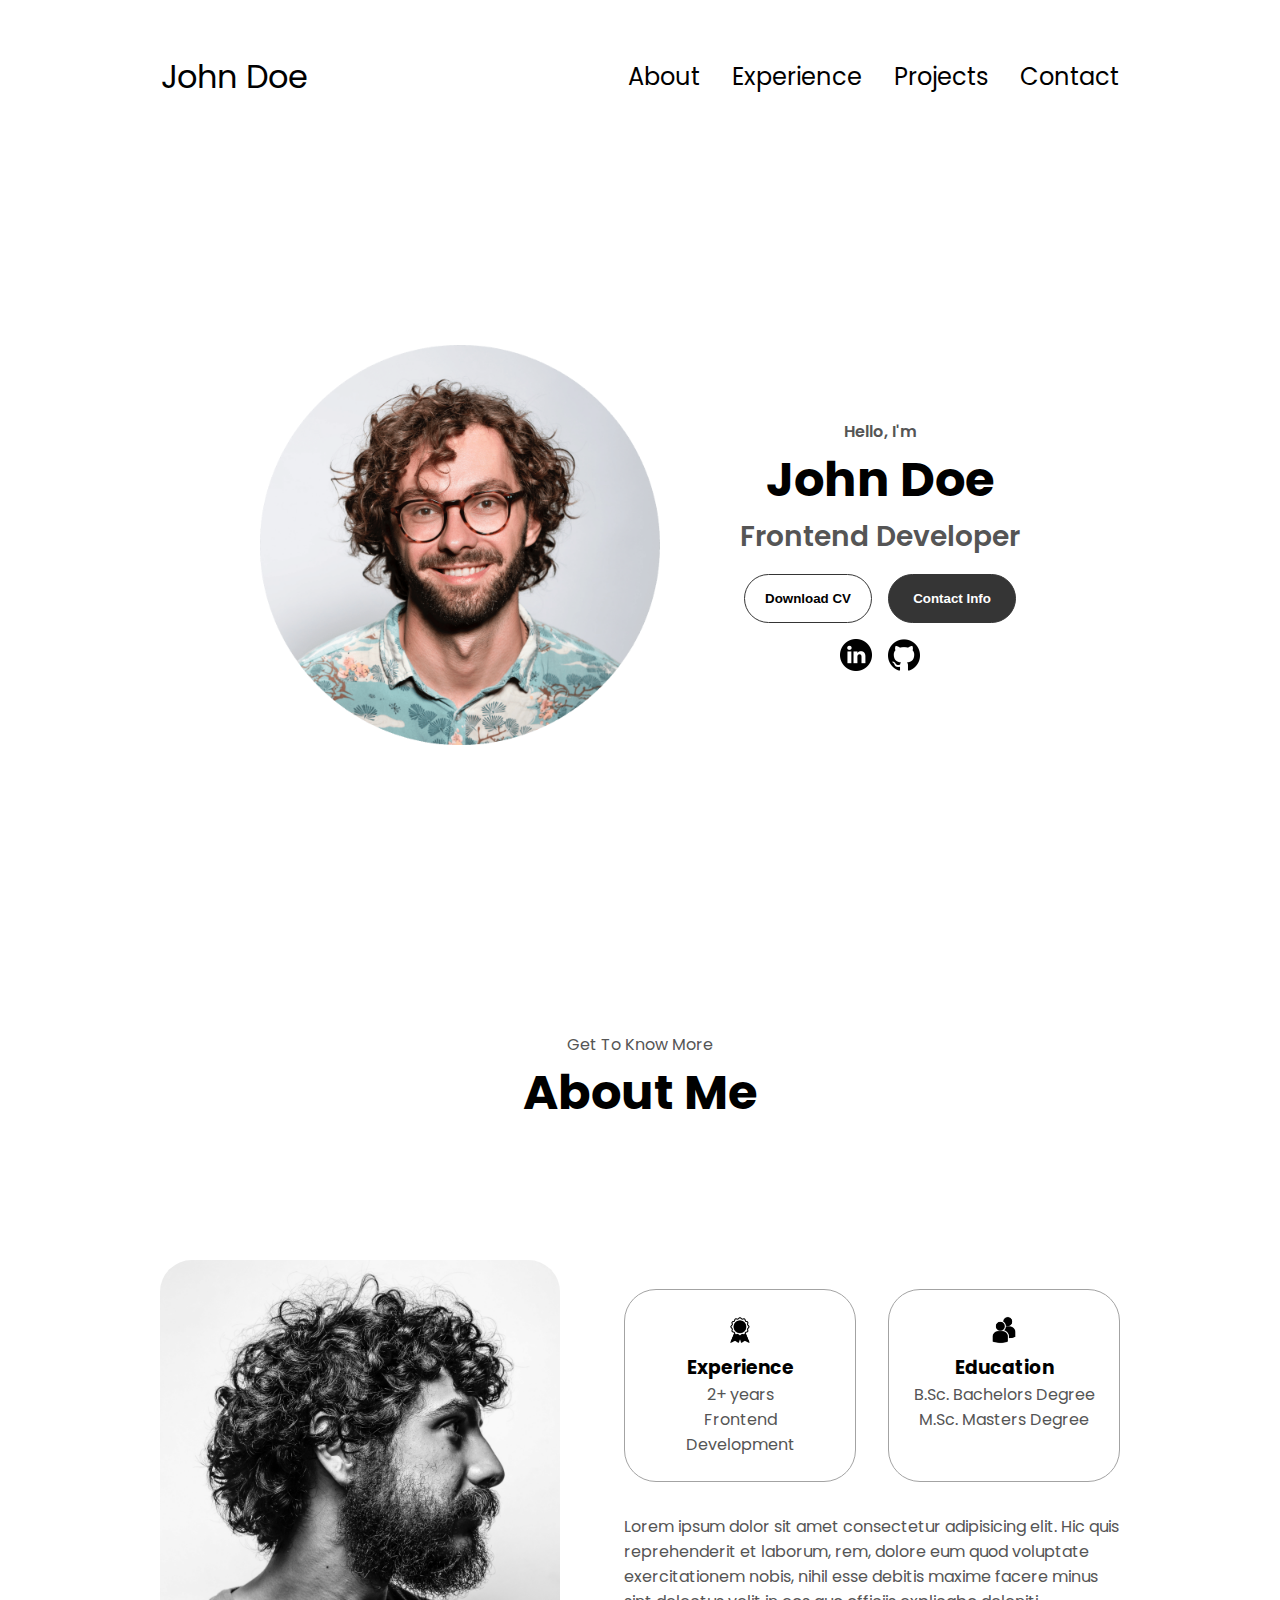
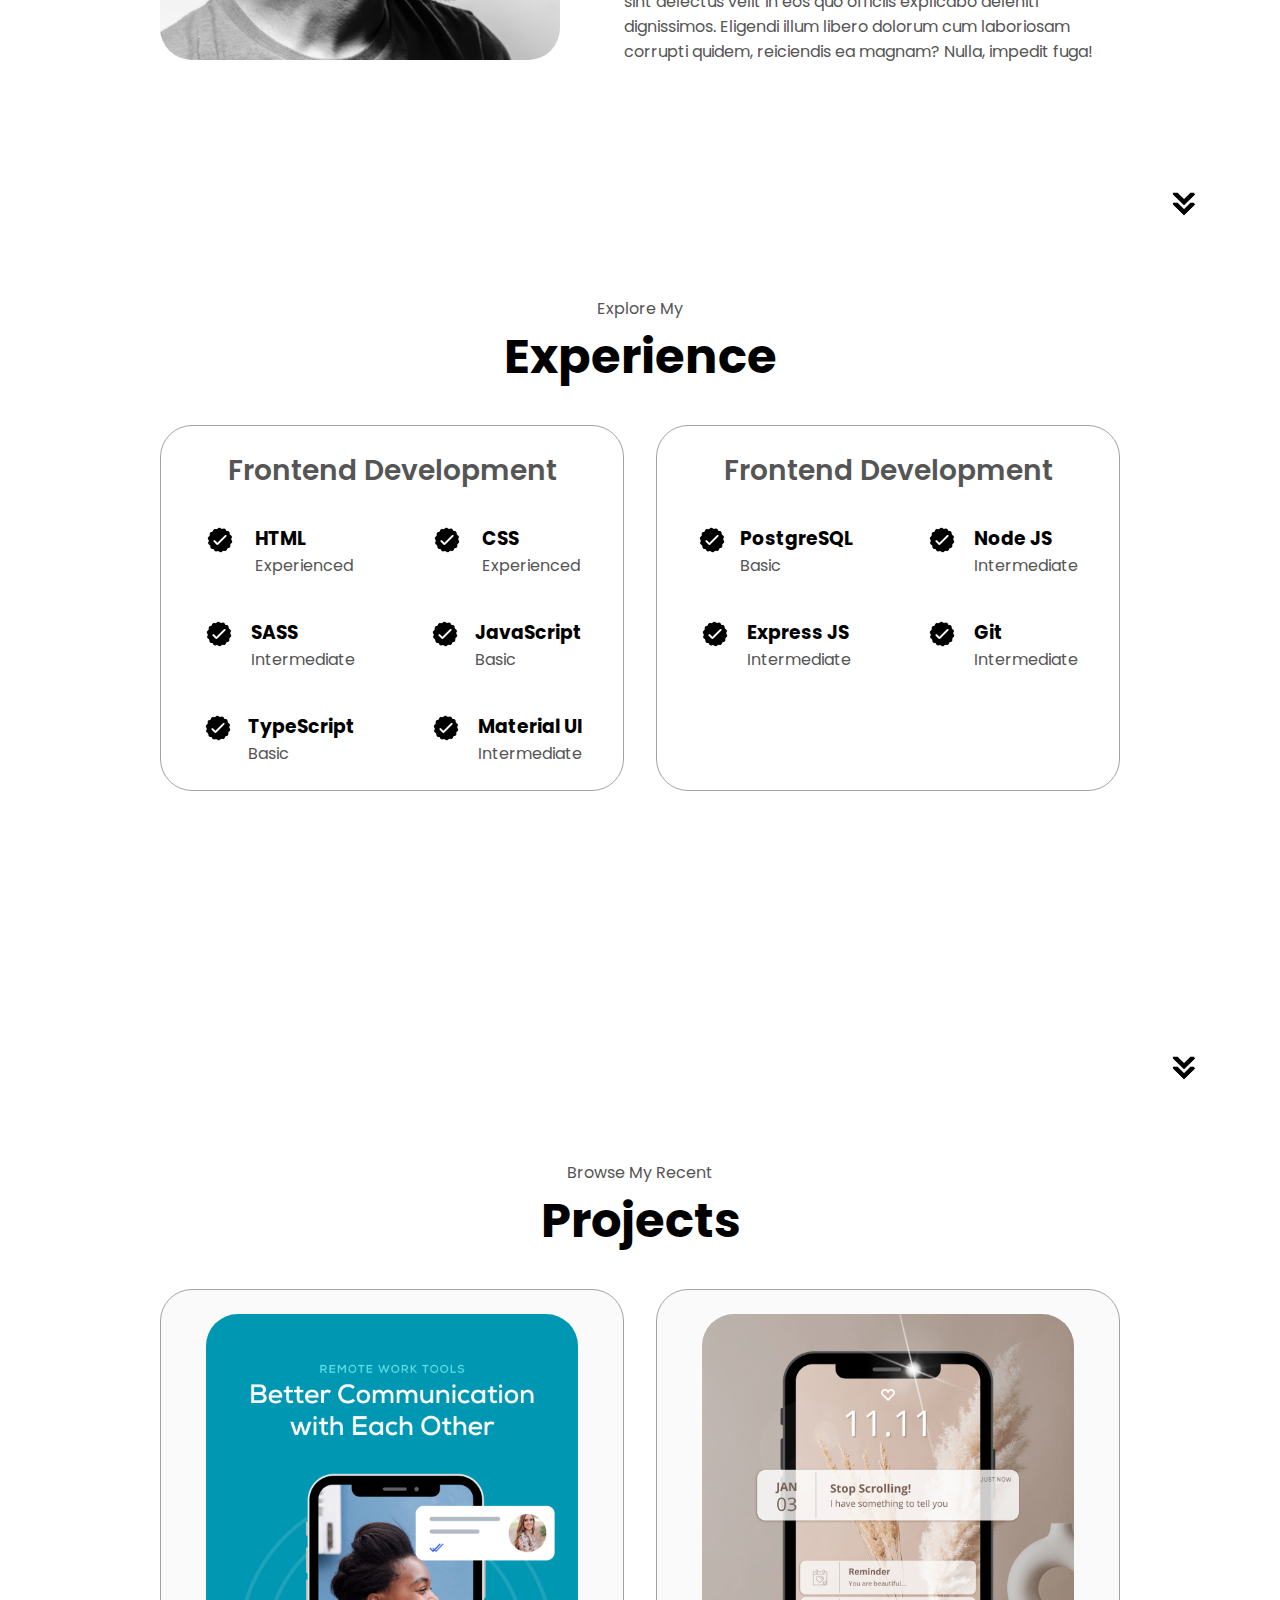
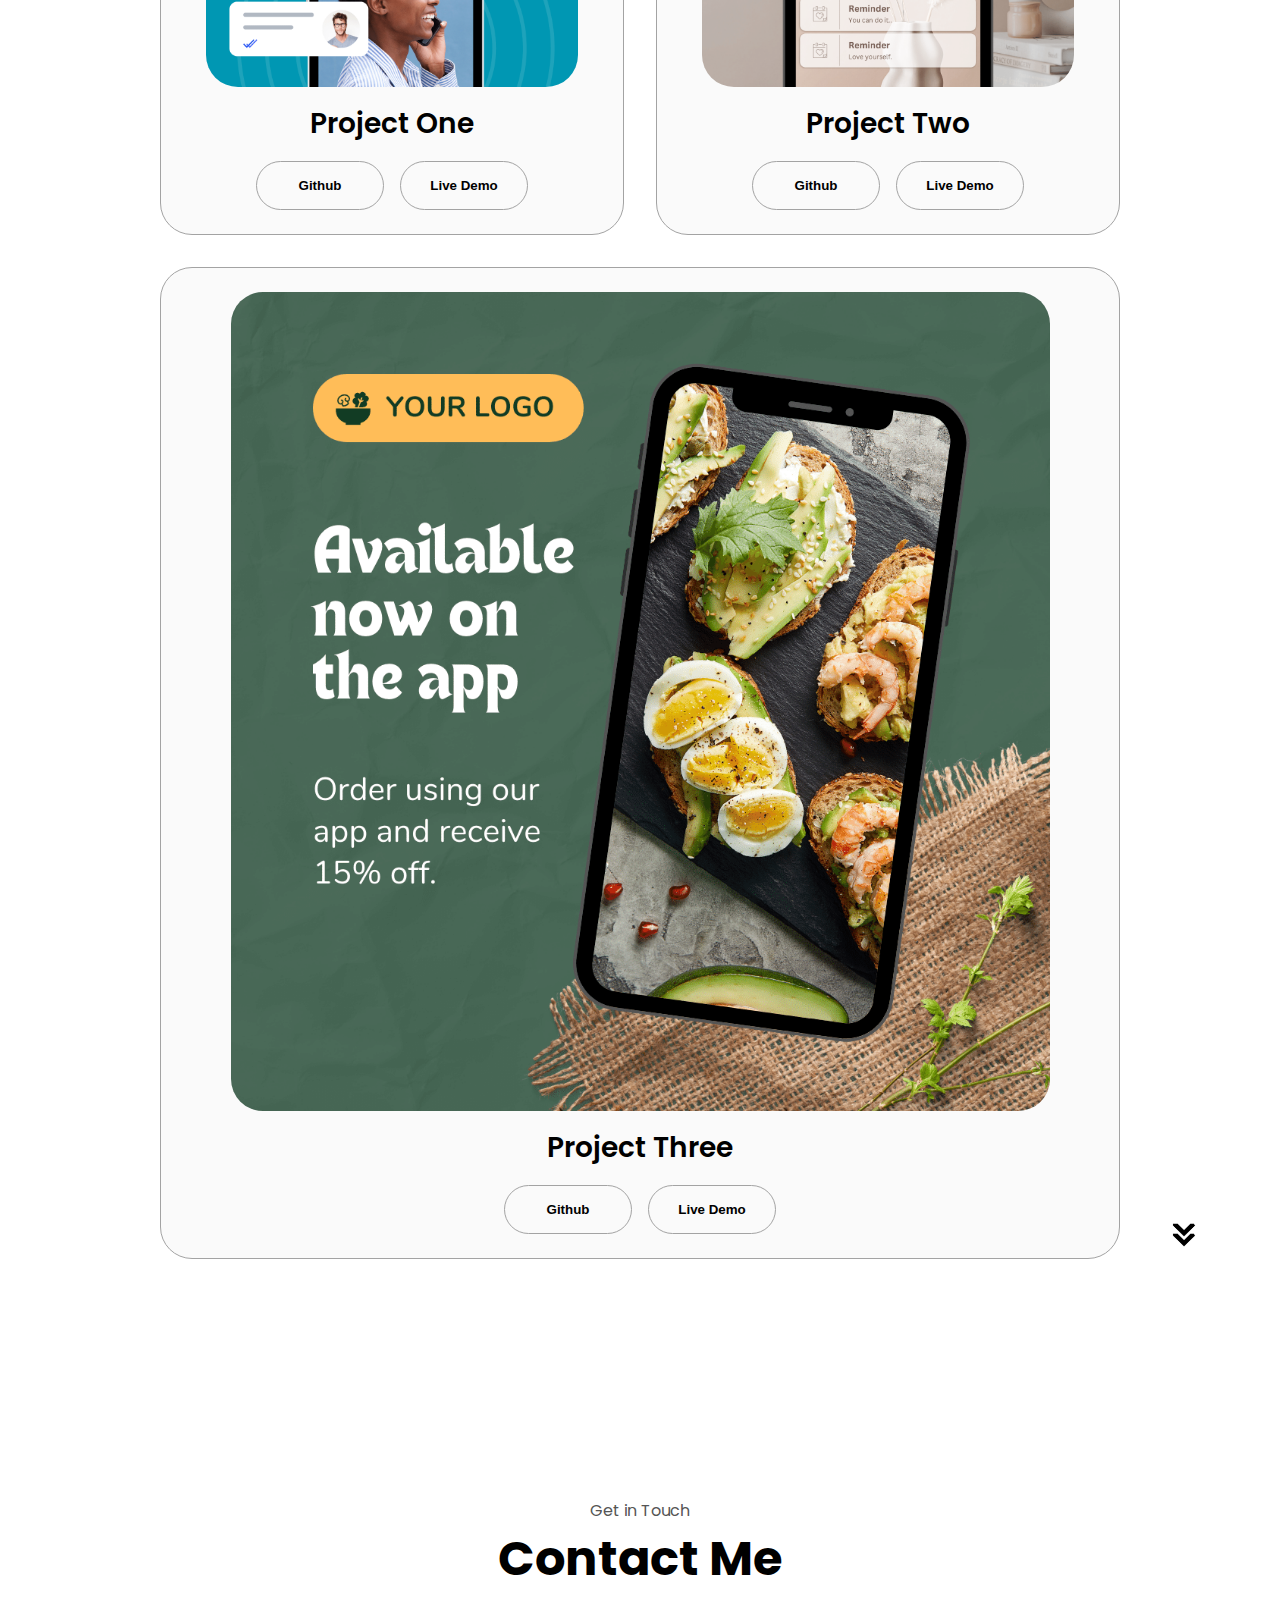
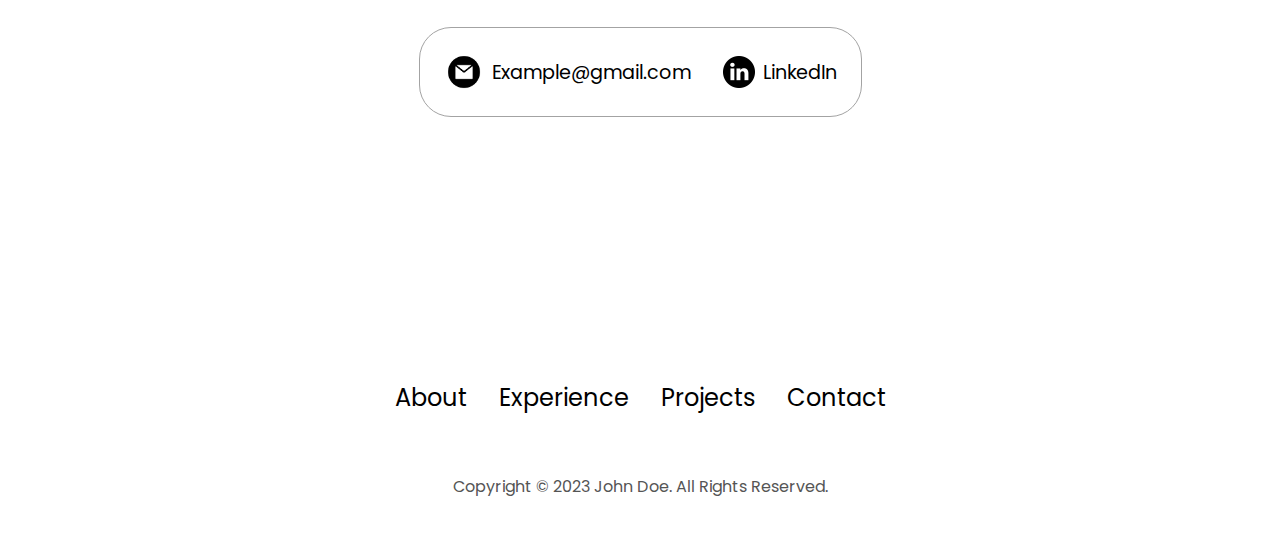
==== index.html @ 0be7c85c "portfolio update" ====
<!DOCTYPE html>
<html lang="en">
  <head>
    <meta charset="UTF-8" />
    <meta http-equiv="X-UA-Compatible" content="IE=edge" />
    <meta name="viewport" content="width=device-width, initial-scale=1.0" />
    <title>My Portfolio</title>
    <link rel="stylesheet" href="style.css" />
    <link rel="stylesheet" href="mediaqueries.css" />
  </head>
  <body>
    <nav id="desktop-nav">
      <div class="logo">John Doe</div>
      <div>
        <ul class="nav-links">
          <li><a href="#about">About</a></li>
          <li><a href="#experience">Experience</a></li>
          <li><a href="#projects">Projects</a></li>
          <li><a href="#contact">Contact</a></li>
        </ul>
      </div>
    </nav>
    <nav id="hamburger-nav">
      <div class="logo">John Doe</div>
      <div class="hamburger-menu">
        <div class="hamburger-icon" onclick="toggleMenu()">
          <span></span>
          <span></span>
          <span></span>
        </div>
        <div class="menu-links">
          <li><a href="#about" onclick="toggleMenu()">About</a></li>
          <li><a href="#experience" onclick="toggleMenu()">Experience</a></li>
          <li><a href="#projects" onclick="toggleMenu()">Projects</a></li>
          <li><a href="#contact" onclick="toggleMenu()">Contact</a></li>
        </div>
      </div>
    </nav>
    <section id="profile">
      <div class="section__pic-container">
        <img src="./assets/profile-pic.png" alt="John Doe profile picture" />
      </div>
      <div class="section__text">
        <p class="section__text__p1">Hello, I'm</p>
        <h1 class="title">John Doe</h1>
        <p class="section__text__p2">Frontend Developer</p>
        <div class="btn-container">
          <button
            class="btn btn-color-2"
            onclick="window.open('./assets/resume-example.pdf')"
          >
            Download CV
          </button>
          <button class="btn btn-color-1" onclick="location.href='./#contact'">
            Contact Info
          </button>
        </div>
        <div id="socials-container">
          <img
            src="./assets/linkedin.png"
            alt="My LinkedIn profile"
            class="icon"
            onclick="location.href='https://linkedin.com/'"
          />
          <img
            src="./assets/github.png"
            alt="My Github profile"
            class="icon"
            onclick="location.href='https://github.com/'"
          />
        </div>
      </div>
    </section>
    <section id="about">
      <p class="section__text__p1">Get To Know More</p>
      <h1 class="title">About Me</h1>
      <div class="section-container">
        <div class="section__pic-container">
          <img
            src="./assets/about-pic.png"
            alt="Profile picture"
            class="about-pic"
          />
        </div>
        <div class="about-details-container">
          <div class="about-containers">
            <div class="details-container">
              <img
                src="./assets/experience.png"
                alt="Experience icon"
                class="icon"
              />
              <h3>Experience</h3>
              <p>2+ years <br />Frontend Development</p>
            </div>
            <div class="details-container">
              <img
                src="./assets/education.png"
                alt="Education icon"
                class="icon"
              />
              <h3>Education</h3>
              <p>B.Sc. Bachelors Degree<br />M.Sc. Masters Degree</p>
            </div>
          </div>
          <div class="text-container">
            <p>
              Lorem ipsum dolor sit amet consectetur adipisicing elit. Hic quis
              reprehenderit et laborum, rem, dolore eum quod voluptate
              exercitationem nobis, nihil esse debitis maxime facere minus sint
              delectus velit in eos quo officiis explicabo deleniti dignissimos.
              Eligendi illum libero dolorum cum laboriosam corrupti quidem,
              reiciendis ea magnam? Nulla, impedit fuga!
            </p>
          </div>
        </div>
      </div>
      <img
        src="./assets/arrow.png"
        alt="Arrow icon"
        class="icon arrow"
        onclick="location.href='./#experience'"
      />
    </section>
    <section id="experience">
      <p class="section__text__p1">Explore My</p>
      <h1 class="title">Experience</h1>
      <div class="experience-details-container">
        <div class="about-containers">
          <div class="details-container">
            <h2 class="experience-sub-title">Frontend Development</h2>
            <div class="article-container">
              <article>
                <img
                  src="./assets/checkmark.png"
                  alt="Experience icon"
                  class="icon"
                />
                <div>
                  <h3>HTML</h3>
                  <p>Experienced</p>
                </div>
              </article>
              <article>
                <img
                  src="./assets/checkmark.png"
                  alt="Experience icon"
                  class="icon"
                />
                <div>
                  <h3>CSS</h3>
                  <p>Experienced</p>
                </div>
              </article>
              <article>
                <img
                  src="./assets/checkmark.png"
                  alt="Experience icon"
                  class="icon"
                />
                <div>
                  <h3>SASS</h3>
                  <p>Intermediate</p>
                </div>
              </article>
              <article>
                <img
                  src="./assets/checkmark.png"
                  alt="Experience icon"
                  class="icon"
                />
                <div>
                  <h3>JavaScript</h3>
                  <p>Basic</p>
                </div>
              </article>
              <article>
                <img
                  src="./assets/checkmark.png"
                  alt="Experience icon"
                  class="icon"
                />
                <div>
                  <h3>TypeScript</h3>
                  <p>Basic</p>
                </div>
              </article>
              <article>
                <img
                  src="./assets/checkmark.png"
                  alt="Experience icon"
                  class="icon"
                />
                <div>
                  <h3>Material UI</h3>
                  <p>Intermediate</p>
                </div>
              </article>
            </div>
          </div>
          <div class="details-container">
            <h2 class="experience-sub-title">Frontend Development</h2>
            <div class="article-container">
              <article>
                <img
                  src="./assets/checkmark.png"
                  alt="Experience icon"
                  class="icon"
                />
                <div>
                  <h3>PostgreSQL</h3>
                  <p>Basic</p>
                </div>
              </article>
              <article>
                <img
                  src="./assets/checkmark.png"
                  alt="Experience icon"
                  class="icon"
                />
                <div>
                  <h3>Node JS</h3>
                  <p>Intermediate</p>
                </div>
              </article>
              <article>
                <img
                  src="./assets/checkmark.png"
                  alt="Experience icon"
                  class="icon"
                />
                <div>
                  <h3>Express JS</h3>
                  <p>Intermediate</p>
                </div>
              </article>
              <article>
                <img
                  src="./assets/checkmark.png"
                  alt="Experience icon"
                  class="icon"
                />
                <div>
                  <h3>Git</h3>
                  <p>Intermediate</p>
                </div>
              </article>
            </div>
          </div>
        </div>
      </div>
      <img
        src="./assets/arrow.png"
        alt="Arrow icon"
        class="icon arrow"
        onclick="location.href='./#projects'"
      />
    </section>
    <section id="projects">
      <p class="section__text__p1">Browse My Recent</p>
      <h1 class="title">Projects</h1>
      <div class="experience-details-container">
        <div class="about-containers">
          <div class="details-container color-container">
            <div class="article-container">
              <img
                src="./assets/project-1.png"
                alt="Project 1"
                class="project-img"
              />
            </div>
            <h2 class="experience-sub-title project-title">Project One</h2>
            <div class="btn-container">
              <button
                class="btn btn-color-2 project-btn"
                onclick="location.href='https://github.com/'"
              >
                Github
              </button>
              <button
                class="btn btn-color-2 project-btn"
                onclick="location.href='https://github.com/'"
              >
                Live Demo
              </button>
            </div>
          </div>
          <div class="details-container color-container">
            <div class="article-container">
              <img
                src="./assets/project-2.png"
                alt="Project 2"
                class="project-img"
              />
            </div>
            <h2 class="experience-sub-title project-title">Project Two</h2>
            <div class="btn-container">
              <button
                class="btn btn-color-2 project-btn"
                onclick="location.href='https://github.com/'"
              >
                Github
              </button>
              <button
                class="btn btn-color-2 project-btn"
                onclick="location.href='https://github.com/'"
              >
                Live Demo
              </button>
            </div>
          </div>
          <div class="details-container color-container">
            <div class="article-container">
              <img
                src="./assets/project-3.png"
                alt="Project 3"
                class="project-img"
              />
            </div>
            <h2 class="experience-sub-title project-title">Project Three</h2>
            <div class="btn-container">
              <button
                class="btn btn-color-2 project-btn"
                onclick="location.href='https://github.com/'"
              >
                Github
              </button>
              <button
                class="btn btn-color-2 project-btn"
                onclick="location.href='https://github.com/'"
              >
                Live Demo
              </button>
            </div>
          </div>
        </div>
      </div>
      <img
        src="./assets/arrow.png"
        alt="Arrow icon"
        class="icon arrow"
        onclick="location.href='./#projects'"
      />
    </section>
    <section id="contact">
      <p class="section__text__p1">Get in Touch</p>
      <h1 class="title">Contact Me</h1>
      <div class="contact-info-upper-container">
        <div class="contact-info-container">
          <img
            src="./assets/email.png"
            alt="Email icon"
            class="icon contact-icon email-icon"
          />
          <p><a href="mailto:examplemail@gmail.com">Example@gmail.com</a></p>
        </div>
        <div class="contact-info-container">
          <img
            src="./assets/linkedin.png"
            alt="LinkedIn icon"
            class="icon contact-icon"
          />
          <p><a href="https://www.linkedin.com">LinkedIn</a></p>
        </div>
      </div>
    </section>
    <footer>
      <nav>
        <div class="nav-links-container">
          <ul class="nav-links">
            <li><a href="#about">About</a></li>
            <li><a href="#experience">Experience</a></li>
            <li><a href="#projects">Projects</a></li>
            <li><a href="#contact">Contact</a></li>
          </ul>
        </div>
      </nav>
      <p>Copyright &#169; 2023 John Doe. All Rights Reserved.</p>
    </footer>
    <script src="script.js"></script>
  </body>
</html>
---- style.css ----
/* GENERAL */

@import url("https://fonts.googleapis.com/css2?family=Poppins:wght@300;400;500;600&display=swap");

* {
  margin: 0;
  padding: 0;
}

body {
  font-family: "Poppins", sans-serif;
}

html {
  scroll-behavior: smooth;
}

p {
  color: rgb(85, 85, 85);
}

/* TRANSITION */

a,
.btn {
  transition: all 300ms ease;
}

/* DESKTOP NAV */

nav,
.nav-links {
  display: flex;
}

nav {
  justify-content: space-around;
  align-items: center;
  height: 17vh;
}

.nav-links {
  gap: 2rem;
  list-style: none;
  font-size: 1.5rem;
}

a {
  color: black;
  text-decoration: none;
  text-decoration-color: white;
}

a:hover {
  color: grey;
  text-decoration: underline;
  text-underline-offset: 1rem;
  text-decoration-color: rgb(181, 181, 181);
}

.logo {
  font-size: 2rem;
}

.logo:hover {
  cursor: default;
}

/* HAMBURGER MENU */

#hamburger-nav {
  display: none;
}

.hamburger-menu {
  position: relative;
  display: inline-block;
}

.hamburger-icon {
  display: flex;
  flex-direction: column;
  justify-content: space-between;
  height: 24px;
  width: 30px;
  cursor: pointer;
}

.hamburger-icon span {
  width: 100%;
  height: 2px;
  background-color: black;
  transition: all 0.3 ease-in-out;
}

.menu-links {
  position: absolute;
  top: 100%;
  right: 0;
  background-color: white;
  width: fit-content;
  max-height: 0;
  overflow: hidden;
  transition: all 0.3 ease-in-out;
}

.menu-links a {
  display: block;
  padding: 10px;
  text-align: center;
  font-size: 1.5rem;
  color: black;
  text-decoration: none;
  transition: all 0.3 ease-in-out;
}

.menu-links li {
  list-style: none;
}

.menu-links.open {
  max-height: 300px;
}

.hamburger-icon.open span:first-child {
  transform: rotate(45deg) translate(10px, 5px);
}

.hamburger-icon.open span:nth-child(2) {
  opacity: 0;
}

.hamburger-icon.open span:last-child {
  transform: rotate(-45deg) translate(10px, -5px);
}

.hamburger-icon span:first-child {
  transform: none;
}

.hamburger-icon span:first-child {
  opacity: 1;
}

.hamburger-icon span:first-child {
  transform: none;
}

/* SECTIONS */

section {
  padding-top: 4vh;
  height: 96vh;
  margin: 0 10rem;
  box-sizing: border-box;
  min-height: fit-content;
}

.section-container {
  display: flex;
}

/* PROFILE SECTION */

#profile {
  display: flex;
  justify-content: center;
  gap: 5rem;
  height: 80vh;
}

.section__pic-container {
  display: flex;
  height: 400px;
  width: 400px;
  margin: auto 0;
}

.section__text {
  align-self: center;
  text-align: center;
}

.section__text p {
  font-weight: 600;
}

.section__text__p1 {
  text-align: center;
}

.section__text__p2 {
  font-size: 1.75rem;
  margin-bottom: 1rem;
}

.title {
  font-size: 3rem;
  text-align: center;
}

#socials-container {
  display: flex;
  justify-content: center;
  margin-top: 1rem;
  gap: 1rem;
}

/* ICONS */

.icon {
  cursor: pointer;
  height: 2rem;
}

/* BUTTONS */

.btn-container {
  display: flex;
  justify-content: center;
  gap: 1rem;
}

.btn {
  font-weight: 600;
  transition: all 300ms ease;
  padding: 1rem;
  width: 8rem;
  border-radius: 2rem;
}

.btn-color-1,
.btn-color-2 {
  border: rgb(53, 53, 53) 0.1rem solid;
}

.btn-color-1:hover,
.btn-color-2:hover {
  cursor: pointer;
}

.btn-color-1,
.btn-color-2:hover {
  background: rgb(53, 53, 53);
  color: white;
}

.btn-color-1:hover {
  background: rgb(0, 0, 0);
}

.btn-color-2 {
  background: none;
}

.btn-color-2:hover {
  border: rgb(255, 255, 255) 0.1rem solid;
}

.btn-container {
  gap: 1rem;
}

/* ABOUT SECTION */

#about {
  position: relative;
}

.about-containers {
  gap: 2rem;
  margin-bottom: 2rem;
  margin-top: 2rem;
}

.about-details-container {
  justify-content: center;
  flex-direction: column;
}

.about-containers,
.about-details-container {
  display: flex;
}

.about-pic {
  border-radius: 2rem;
}

.arrow {
  position: absolute;
  right: -5rem;
  bottom: 2.5rem;
}

.details-container {
  padding: 1.5rem;
  flex: 1;
  background: white;
  border-radius: 2rem;
  border: rgb(53, 53, 53) 0.1rem solid;
  border-color: rgb(163, 163, 163);
  text-align: center;
}

.section-container {
  gap: 4rem;
  height: 80%;
}

.section__pic-container {
  height: 400px;
  width: 400px;
  margin: auto 0;
}

/* EXPERIENCE SECTION */

#experience {
  position: relative;
}

.experience-sub-title {
  color: rgb(85, 85, 85);
  font-weight: 600;
  font-size: 1.75rem;
  margin-bottom: 2rem;
}

.experience-details-container {
  display: flex;
  justify-content: center;
  flex-direction: column;
}

.article-container {
  display: flex;
  text-align: initial;
  flex-wrap: wrap;
  flex-direction: row;
  gap: 2.5rem;
  justify-content: space-around;
}

article {
  display: flex;
  width: 10rem;
  justify-content: space-around;
  gap: 0.5rem;
}

article .icon {
  cursor: default;
}

/* PROJECTS SECTION */

#projects {
  position: relative;
}

.color-container {
  border-color: rgb(163, 163, 163);
  background: rgb(250, 250, 250);
}

.project-img {
  border-radius: 2rem;
  width: 90%;
  height: 90%;
}

.project-title {
  margin: 1rem;
  color: black;
}

.project-btn {
  color: black;
  border-color: rgb(163, 163, 163);
}

/* CONTACT */

#contact {
  display: flex;
  justify-content: center;
  flex-direction: column;
  height: 70vh;
}

.contact-info-upper-container {
  display: flex;
  justify-content: center;
  border-radius: 2rem;
  border: rgb(53, 53, 53) 0.1rem solid;
  border-color: rgb(163, 163, 163);
  background: (250, 250, 250);
  margin: 2rem auto;
  padding: 0.5rem;
}

.contact-info-container {
  display: flex;
  align-items: center;
  justify-content: center;
  gap: 0.5rem;
  margin: 1rem;
}

.contact-info-container p {
  font-size: larger;
}

.contact-icon {
  cursor: default;
}

.email-icon {
  height: 2.5rem;
}

/* FOOTER SECTION */

footer {
  height: 26vh;
  margin: 0 1rem;
}

footer p {
  text-align: center;
}
---- mediaqueries.css ----
@media screen and (max-width: 1400px) {
  #profile {
    height: 83vh;
    margin-bottom: 6rem;
  }
  .about-containers {
    flex-wrap: wrap;
  }
}

@media screen and (max-width: 1200px) {
  #desktop-nav {
    display: none;
  }
  #hamburger-nav {
    display: flex;
  }
  #experience,
  .experience-details-container {
    margin-top: 2rem;
  }
  #profile,
  .section-container {
    display: block;
  }
  .arrow {
    display: none;
  }
  section,
  .section-container {
    height: fit-content;
  }
  section {
    margin: 0 5%;
  }
  .section__pic-container {
    width: 275px;
    height: 275px;
    margin: 0 auto 2rem;
  }
  .about-containers {
    margin-top: 0;
  }
}

@media screen and (max-width: 600px) {
  #contact,
  footer {
    height: 40vh;
  }
  #profile {
    height: 83vh;
    margin-bottom: 0;
  }
  article {
    font-size: 1rem;
  }
  footer nav {
    height: fit-content;
    margin-bottom: 2rem;
  }
  .about-containers,
  .contact-info-upper-container,
  .btn-container {
    flex-wrap: wrap;
  }
  .contact-info-container {
    margin: 0;
  }
  .contact-info-container p,
  .nav-links li a {
    font-size: 1rem;
  }
  .experience-sub-title {
    font-size: 1.25rem;
  }
  .logo {
    font-size: 1.5rem;
  }
  .nav-links {
    flex-direction: column;
    gap: 0.5rem;
    text-align: center;
  }
  .section__pic-container {
    width: auto;
    height: 46vw;
    justify-content: center;
  }
  .section__text__p2 {
    font-size: 1.25rem;
  }
  .title {
    font-size: 2rem;
  }
  .text-container {
    text-align: justify;
  }
}
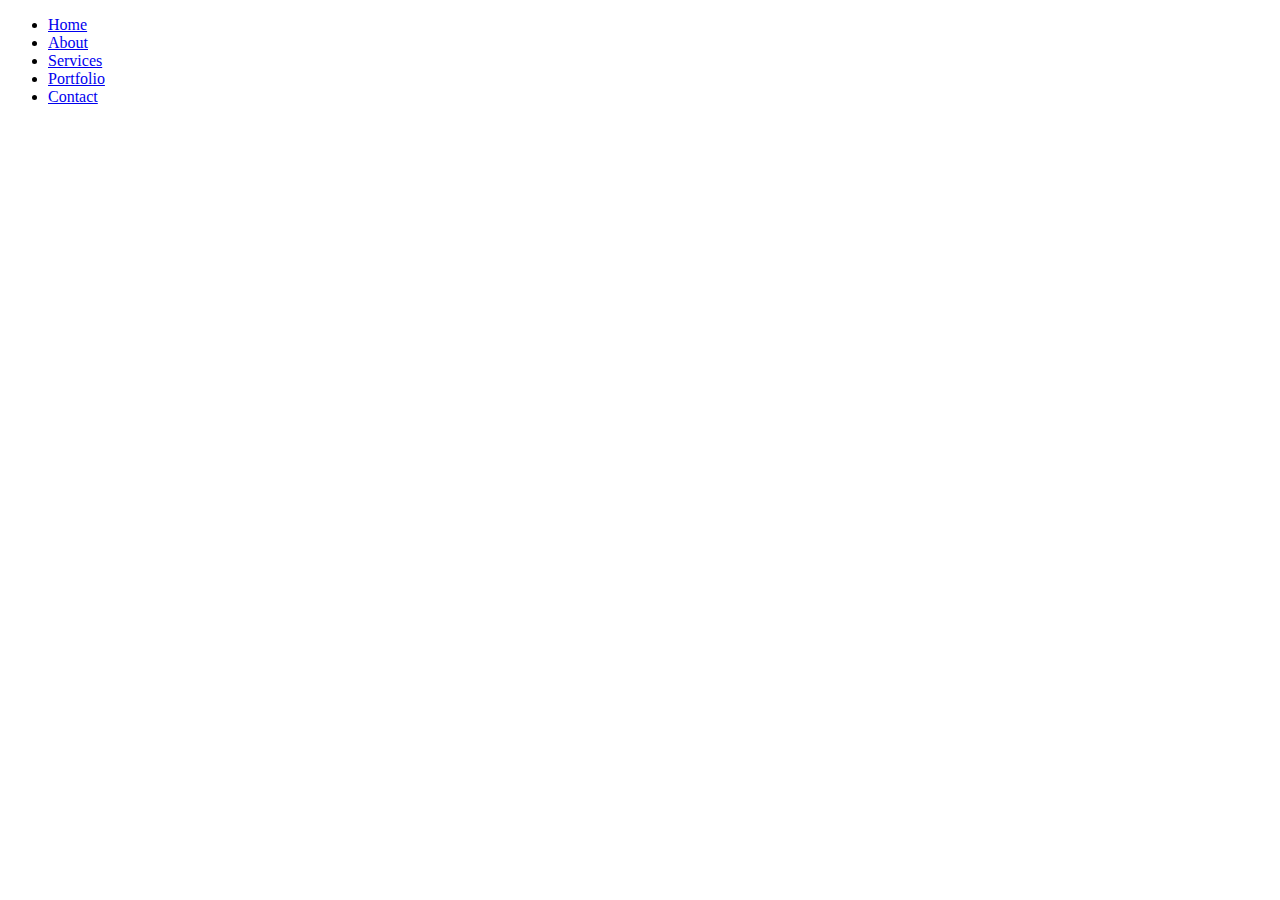
==== commit 27516e5b: "index created" ====
--- a/index.html
+++ b/index.html
@@ -1,382 +1,19 @@
 <!DOCTYPE html>
 <html lang="en">
-  <head>
-    <meta charset="UTF-8" />
-    <meta http-equiv="X-UA-Compatible" content="IE=edge" />
-    <meta name="viewport" content="width=device-width, initial-scale=1.0" />
-    <title>My Portfolio</title>
-    <link rel="stylesheet" href="style.css" />
-    <link rel="stylesheet" href="mediaqueries.css" />
-  </head>
-  <body>
-    <nav id="desktop-nav">
-      <div class="logo">John Doe</div>
-      <div>
-        <ul class="nav-links">
-          <li><a href="#about">About</a></li>
-          <li><a href="#experience">Experience</a></li>
-          <li><a href="#projects">Projects</a></li>
-          <li><a href="#contact">Contact</a></li>
-        </ul>
-      </div>
-    </nav>
-    <nav id="hamburger-nav">
-      <div class="logo">John Doe</div>
-      <div class="hamburger-menu">
-        <div class="hamburger-icon" onclick="toggleMenu()">
-          <span></span>
-          <span></span>
-          <span></span>
-        </div>
-        <div class="menu-links">
-          <li><a href="#about" onclick="toggleMenu()">About</a></li>
-          <li><a href="#experience" onclick="toggleMenu()">Experience</a></li>
-          <li><a href="#projects" onclick="toggleMenu()">Projects</a></li>
-          <li><a href="#contact" onclick="toggleMenu()">Contact</a></li>
-        </div>
-      </div>
-    </nav>
-    <section id="profile">
-      <div class="section__pic-container">
-        <img src="./assets/profile-pic.png" alt="John Doe profile picture" />
-      </div>
-      <div class="section__text">
-        <p class="section__text__p1">Hello, I'm</p>
-        <h1 class="title">John Doe</h1>
-        <p class="section__text__p2">Frontend Developer</p>
-        <div class="btn-container">
-          <button
-            class="btn btn-color-2"
-            onclick="window.open('./assets/resume-example.pdf')"
-          >
-            Download CV
-          </button>
-          <button class="btn btn-color-1" onclick="location.href='./#contact'">
-            Contact Info
-          </button>
-        </div>
-        <div id="socials-container">
-          <img
-            src="./assets/linkedin.png"
-            alt="My LinkedIn profile"
-            class="icon"
-            onclick="location.href='https://linkedin.com/'"
-          />
-          <img
-            src="./assets/github.png"
-            alt="My Github profile"
-            class="icon"
-            onclick="location.href='https://github.com/'"
-          />
-        </div>
-      </div>
-    </section>
-    <section id="about">
-      <p class="section__text__p1">Get To Know More</p>
-      <h1 class="title">About Me</h1>
-      <div class="section-container">
-        <div class="section__pic-container">
-          <img
-            src="./assets/about-pic.png"
-            alt="Profile picture"
-            class="about-pic"
-          />
-        </div>
-        <div class="about-details-container">
-          <div class="about-containers">
-            <div class="details-container">
-              <img
-                src="./assets/experience.png"
-                alt="Experience icon"
-                class="icon"
-              />
-              <h3>Experience</h3>
-              <p>2+ years <br />Frontend Development</p>
-            </div>
-            <div class="details-container">
-              <img
-                src="./assets/education.png"
-                alt="Education icon"
-                class="icon"
-              />
-              <h3>Education</h3>
-              <p>B.Sc. Bachelors Degree<br />M.Sc. Masters Degree</p>
-            </div>
-          </div>
-          <div class="text-container">
-            <p>
-              Lorem ipsum dolor sit amet consectetur adipisicing elit. Hic quis
-              reprehenderit et laborum, rem, dolore eum quod voluptate
-              exercitationem nobis, nihil esse debitis maxime facere minus sint
-              delectus velit in eos quo officiis explicabo deleniti dignissimos.
-              Eligendi illum libero dolorum cum laboriosam corrupti quidem,
-              reiciendis ea magnam? Nulla, impedit fuga!
-            </p>
-          </div>
-        </div>
-      </div>
-      <img
-        src="./assets/arrow.png"
-        alt="Arrow icon"
-        class="icon arrow"
-        onclick="location.href='./#experience'"
-      />
-    </section>
-    <section id="experience">
-      <p class="section__text__p1">Explore My</p>
-      <h1 class="title">Experience</h1>
-      <div class="experience-details-container">
-        <div class="about-containers">
-          <div class="details-container">
-            <h2 class="experience-sub-title">Frontend Development</h2>
-            <div class="article-container">
-              <article>
-                <img
-                  src="./assets/checkmark.png"
-                  alt="Experience icon"
-                  class="icon"
-                />
-                <div>
-                  <h3>HTML</h3>
-                  <p>Experienced</p>
-                </div>
-              </article>
-              <article>
-                <img
-                  src="./assets/checkmark.png"
-                  alt="Experience icon"
-                  class="icon"
-                />
-                <div>
-                  <h3>CSS</h3>
-                  <p>Experienced</p>
-                </div>
-              </article>
-              <article>
-                <img
-                  src="./assets/checkmark.png"
-                  alt="Experience icon"
-                  class="icon"
-                />
-                <div>
-                  <h3>SASS</h3>
-                  <p>Intermediate</p>
-                </div>
-              </article>
-              <article>
-                <img
-                  src="./assets/checkmark.png"
-                  alt="Experience icon"
-                  class="icon"
-                />
-                <div>
-                  <h3>JavaScript</h3>
-                  <p>Basic</p>
-                </div>
-              </article>
-              <article>
-                <img
-                  src="./assets/checkmark.png"
-                  alt="Experience icon"
-                  class="icon"
-                />
-                <div>
-                  <h3>TypeScript</h3>
-                  <p>Basic</p>
-                </div>
-              </article>
-              <article>
-                <img
-                  src="./assets/checkmark.png"
-                  alt="Experience icon"
-                  class="icon"
-                />
-                <div>
-                  <h3>Material UI</h3>
-                  <p>Intermediate</p>
-                </div>
-              </article>
-            </div>
-          </div>
-          <div class="details-container">
-            <h2 class="experience-sub-title">Frontend Development</h2>
-            <div class="article-container">
-              <article>
-                <img
-                  src="./assets/checkmark.png"
-                  alt="Experience icon"
-                  class="icon"
-                />
-                <div>
-                  <h3>PostgreSQL</h3>
-                  <p>Basic</p>
-                </div>
-              </article>
-              <article>
-                <img
-                  src="./assets/checkmark.png"
-                  alt="Experience icon"
-                  class="icon"
-                />
-                <div>
-                  <h3>Node JS</h3>
-                  <p>Intermediate</p>
-                </div>
-              </article>
-              <article>
-                <img
-                  src="./assets/checkmark.png"
-                  alt="Experience icon"
-                  class="icon"
-                />
-                <div>
-                  <h3>Express JS</h3>
-                  <p>Intermediate</p>
-                </div>
-              </article>
-              <article>
-                <img
-                  src="./assets/checkmark.png"
-                  alt="Experience icon"
-                  class="icon"
-                />
-                <div>
-                  <h3>Git</h3>
-                  <p>Intermediate</p>
-                </div>
-              </article>
-            </div>
-          </div>
-        </div>
-      </div>
-      <img
-        src="./assets/arrow.png"
-        alt="Arrow icon"
-        class="icon arrow"
-        onclick="location.href='./#projects'"
-      />
-    </section>
-    <section id="projects">
-      <p class="section__text__p1">Browse My Recent</p>
-      <h1 class="title">Projects</h1>
-      <div class="experience-details-container">
-        <div class="about-containers">
-          <div class="details-container color-container">
-            <div class="article-container">
-              <img
-                src="./assets/project-1.png"
-                alt="Project 1"
-                class="project-img"
-              />
-            </div>
-            <h2 class="experience-sub-title project-title">Project One</h2>
-            <div class="btn-container">
-              <button
-                class="btn btn-color-2 project-btn"
-                onclick="location.href='https://github.com/'"
-              >
-                Github
-              </button>
-              <button
-                class="btn btn-color-2 project-btn"
-                onclick="location.href='https://github.com/'"
-              >
-                Live Demo
-              </button>
-            </div>
-          </div>
-          <div class="details-container color-container">
-            <div class="article-container">
-              <img
-                src="./assets/project-2.png"
-                alt="Project 2"
-                class="project-img"
-              />
-            </div>
-            <h2 class="experience-sub-title project-title">Project Two</h2>
-            <div class="btn-container">
-              <button
-                class="btn btn-color-2 project-btn"
-                onclick="location.href='https://github.com/'"
-              >
-                Github
-              </button>
-              <button
-                class="btn btn-color-2 project-btn"
-                onclick="location.href='https://github.com/'"
-              >
-                Live Demo
-              </button>
-            </div>
-          </div>
-          <div class="details-container color-container">
-            <div class="article-container">
-              <img
-                src="./assets/project-3.png"
-                alt="Project 3"
-                class="project-img"
-              />
-            </div>
-            <h2 class="experience-sub-title project-title">Project Three</h2>
-            <div class="btn-container">
-              <button
-                class="btn btn-color-2 project-btn"
-                onclick="location.href='https://github.com/'"
-              >
-                Github
-              </button>
-              <button
-                class="btn btn-color-2 project-btn"
-                onclick="location.href='https://github.com/'"
-              >
-                Live Demo
-              </button>
-            </div>
-          </div>
-        </div>
-      </div>
-      <img
-        src="./assets/arrow.png"
-        alt="Arrow icon"
-        class="icon arrow"
-        onclick="location.href='./#projects'"
-      />
-    </section>
-    <section id="contact">
-      <p class="section__text__p1">Get in Touch</p>
-      <h1 class="title">Contact Me</h1>
-      <div class="contact-info-upper-container">
-        <div class="contact-info-container">
-          <img
-            src="./assets/email.png"
-            alt="Email icon"
-            class="icon contact-icon email-icon"
-          />
-          <p><a href="mailto:examplemail@gmail.com">Example@gmail.com</a></p>
-        </div>
-        <div class="contact-info-container">
-          <img
-            src="./assets/linkedin.png"
-            alt="LinkedIn icon"
-            class="icon contact-icon"
-          />
-          <p><a href="https://www.linkedin.com">LinkedIn</a></p>
-        </div>
-      </div>
-    </section>
-    <footer>
-      <nav>
-        <div class="nav-links-container">
-          <ul class="nav-links">
-            <li><a href="#about">About</a></li>
-            <li><a href="#experience">Experience</a></li>
-            <li><a href="#projects">Projects</a></li>
-            <li><a href="#contact">Contact</a></li>
-          </ul>
-        </div>
-      </nav>
-      <p>Copyright &#169; 2023 John Doe. All Rights Reserved.</p>
-    </footer>
-    <script src="script.js"></script>
-  </body>
-</html>
+<head>
+    <meta charset="utf-8">
+    <meta name="viewport" content="width=device-width, initial-scale=1.0">
+    <title>CrazyGorden</title>
+    <link rel="stylesheet" type="text/css" href="./style/index.css">
+
+</head>
+<body>
+    <ul>
+        <li><a href="#">Home</a></li> 
+        <li><a href="#">About</a></li>
+        <li><a href="#">Services</a></li>
+        <li><a href="#">Portfolio</a></li>
+        <li><a href="#">Contact</a></li>
+    </ul>
+</body>
+</html>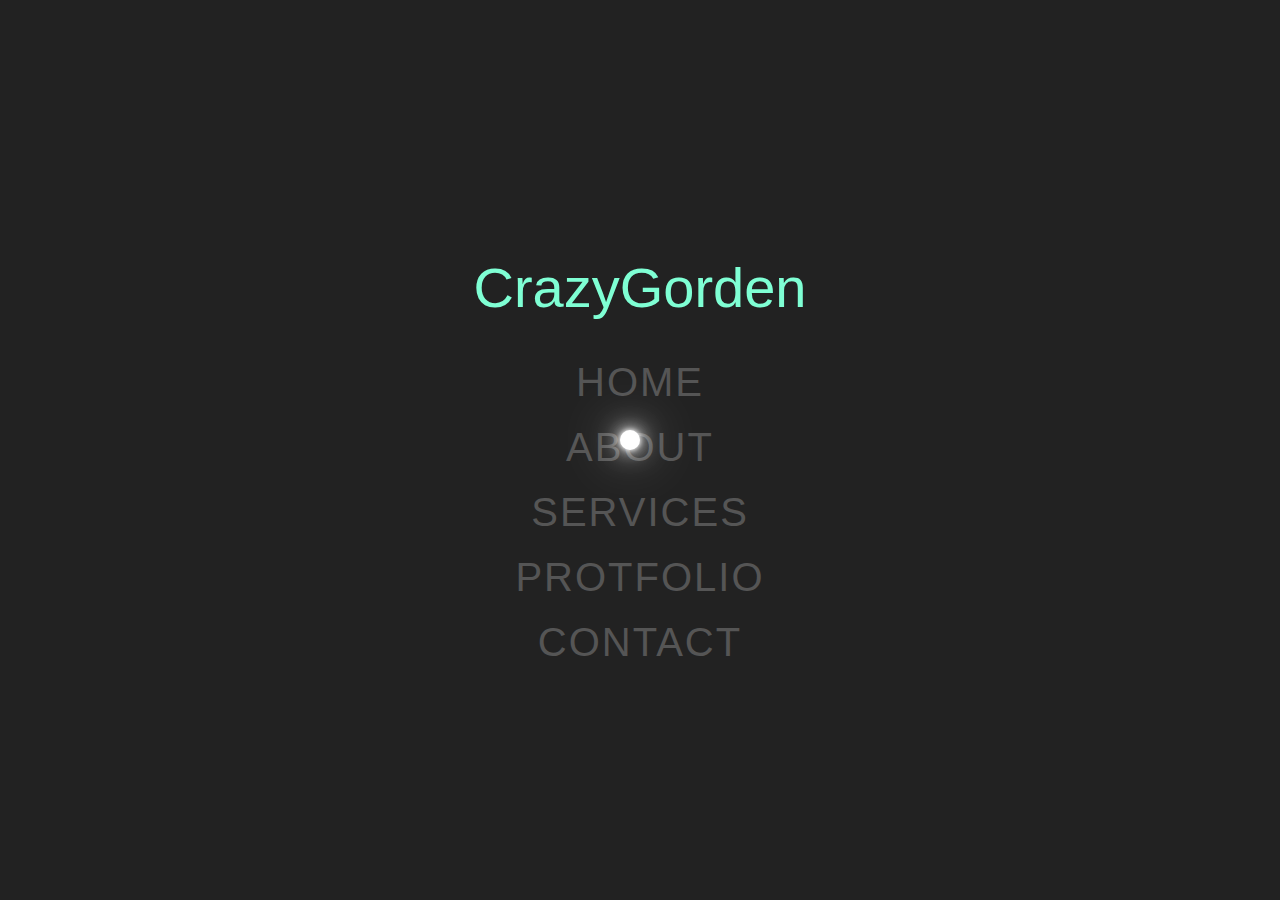
==== commit 627b933d: "update mainpage and portfolio debug" ====
--- a/index.html
+++ b/index.html
@@ -1,19 +1,21 @@
-<!DOCTYPE html>
-<html lang="en">
-<head>
-    <meta charset="utf-8">
-    <meta name="viewport" content="width=device-width, initial-scale=1.0">
-    <title>CrazyGorden</title>
-    <link rel="stylesheet" type="text/css" href="./style/index.css">
-
-</head>
-<body>
-    <ul>
-        <li><a href="#">Home</a></li> 
-        <li><a href="#">About</a></li>
-        <li><a href="#">Services</a></li>
-        <li><a href="#">Portfolio</a></li>
-        <li><a href="#">Contact</a></li>
-    </ul>
-</body>
+<!DOCTYPE html>
+<html lang="en">
+<head>
+  <meta charset="UTF-8">
+  <meta name="viewport" content="width=device-width, initial-scale=1.0">
+  <title>CrazyGorden</title>
+  <link rel="stylesheet" href="./style/index.css">
+</head>
+<body>
+  <ul>
+    <li><p id="Title">CrazyGorden</li>
+    <li><a href="./index.html">Home</a></li>
+    <li><a href="#">About</a></li>
+    <li><a href="#">Services</a></li>
+    <li><a href="./portfolio.html">Protfolio</a></li>
+    <li><a href="#">Contact</a></li>
+    <div id="cursor"></div>
+  </ul>
+  <script src="./script/index.js"></script>
+</body>
 </html>--- a/style/index.css
+++ b/style/index.css
@@ -0,0 +1,84 @@
+/* @import url('https://fonts.googleapis.com/css2?family=Roboto:wght@700&display=swap'); */
+@import './google-fonts.css';
+
+
+* {
+  margin: 0;
+  padding: 0;
+  box-sizing: border-box;
+}
+
+body {
+  font-family: 'Roboto', sans-serif;
+  display: flex;
+  justify-content: center;
+  align-items: center;
+  min-height: 100vh;
+  background-color: #222;
+  cursor: none;
+}
+
+ul {
+  position: relative;
+  display: flex;
+  align-items: center;
+  justify-content: center;
+  flex-direction: column;
+}
+
+ul li {
+  position: relative;
+  padding: 10px 0;
+  text-align: center;
+  list-style: none;
+}
+
+ul li a {
+  text-decoration: none;
+  color: #555;
+  cursor: none; 
+}
+
+ul li a span {
+  position: relative;
+  font-size: 2.5em;
+  letter-spacing: .05em;
+  transition: .25s;
+  text-transform: uppercase;
+}
+
+ul li:hover a span {
+  color: #fff;
+  text-shadow: 0 0 5px #fff,
+  0 0 15px #fff,
+  0 0 30px #fff,
+  0 0 60px #fff,
+  0 0 100px #fff;
+}
+
+#Title{
+  font-size: 3.5em;
+  position: relative;
+  padding: 20px 0;
+  color: aquamarine;
+}
+
+#cursor {
+  position: fixed;
+  width: 20px;
+  height: 20px;
+  border-radius: 50%;
+  background-color: #fff;
+  box-shadow: 0 0 5px #fff,
+  0 0 15px #fff,
+  0 0 30px #fff,
+  0 0 60px #fff;
+  transform: translate(-50%, -50%);
+  pointer-events: none;
+  opacity: 0;
+  transition:opacity .5s;
+}
+
+body:hover #cursor {
+  opacity: 1;
+}
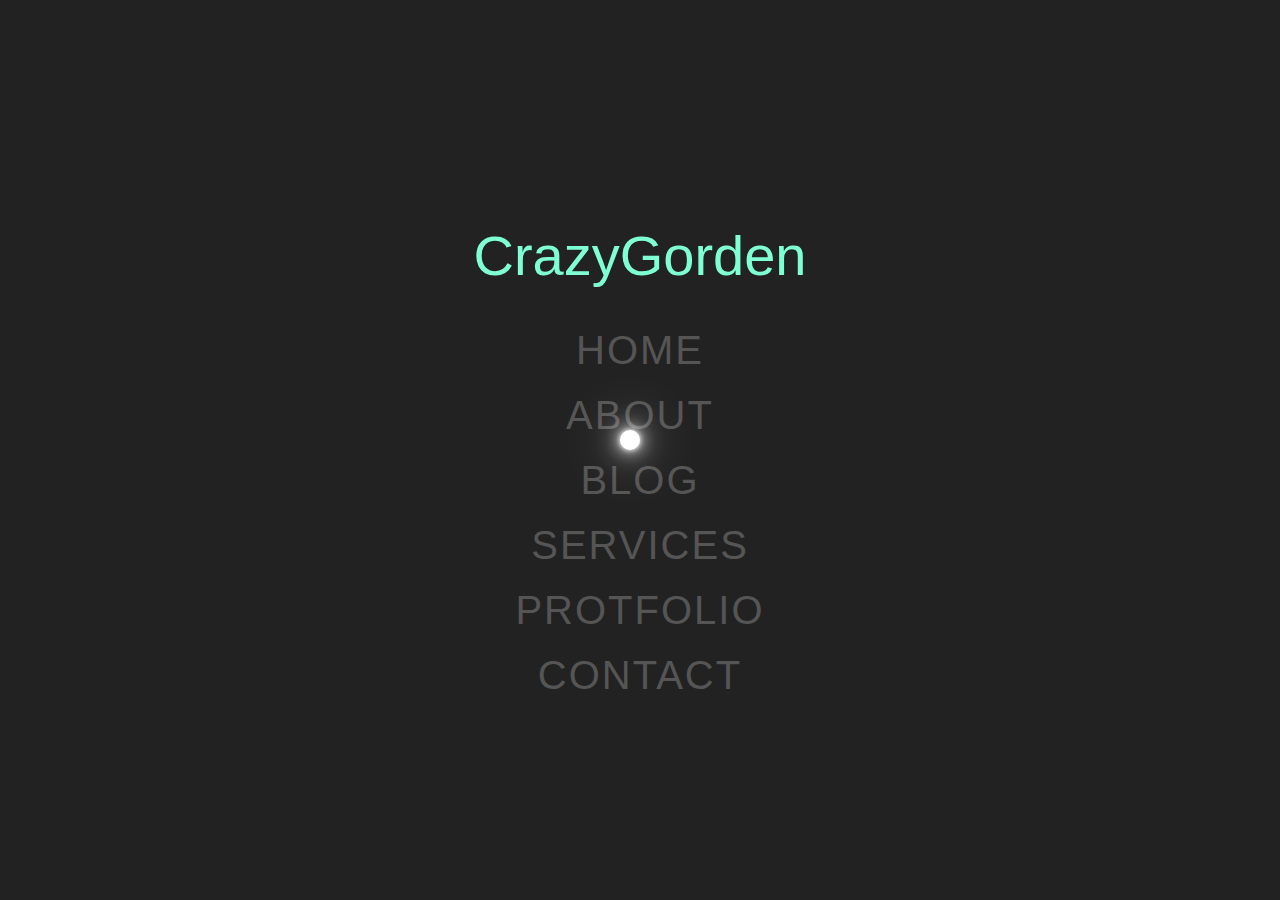
==== commit 97a8a09d: "update index Blog" ====
--- a/index.html
+++ b/index.html
@@ -1,16 +1,21 @@
 <!DOCTYPE html>
 <html lang="en">
+
 <head>
   <meta charset="UTF-8">
   <meta name="viewport" content="width=device-width, initial-scale=1.0">
   <title>CrazyGorden</title>
   <link rel="stylesheet" href="./style/index.css">
 </head>
+
 <body>
   <ul>
-    <li><p id="Title">CrazyGorden</li>
+    <li>
+      <p id="Title">CrazyGorden
+    </li>
     <li><a href="./index.html">Home</a></li>
     <li><a href="#">About</a></li>
+    <li><a href="https://gordenwang054.wixsite.com/gordenslife">Blog</a></li>
     <li><a href="#">Services</a></li>
     <li><a href="./portfolio.html">Protfolio</a></li>
     <li><a href="#">Contact</a></li>
@@ -18,4 +23,5 @@
   </ul>
   <script src="./script/index.js"></script>
 </body>
-</html>+
+</html>
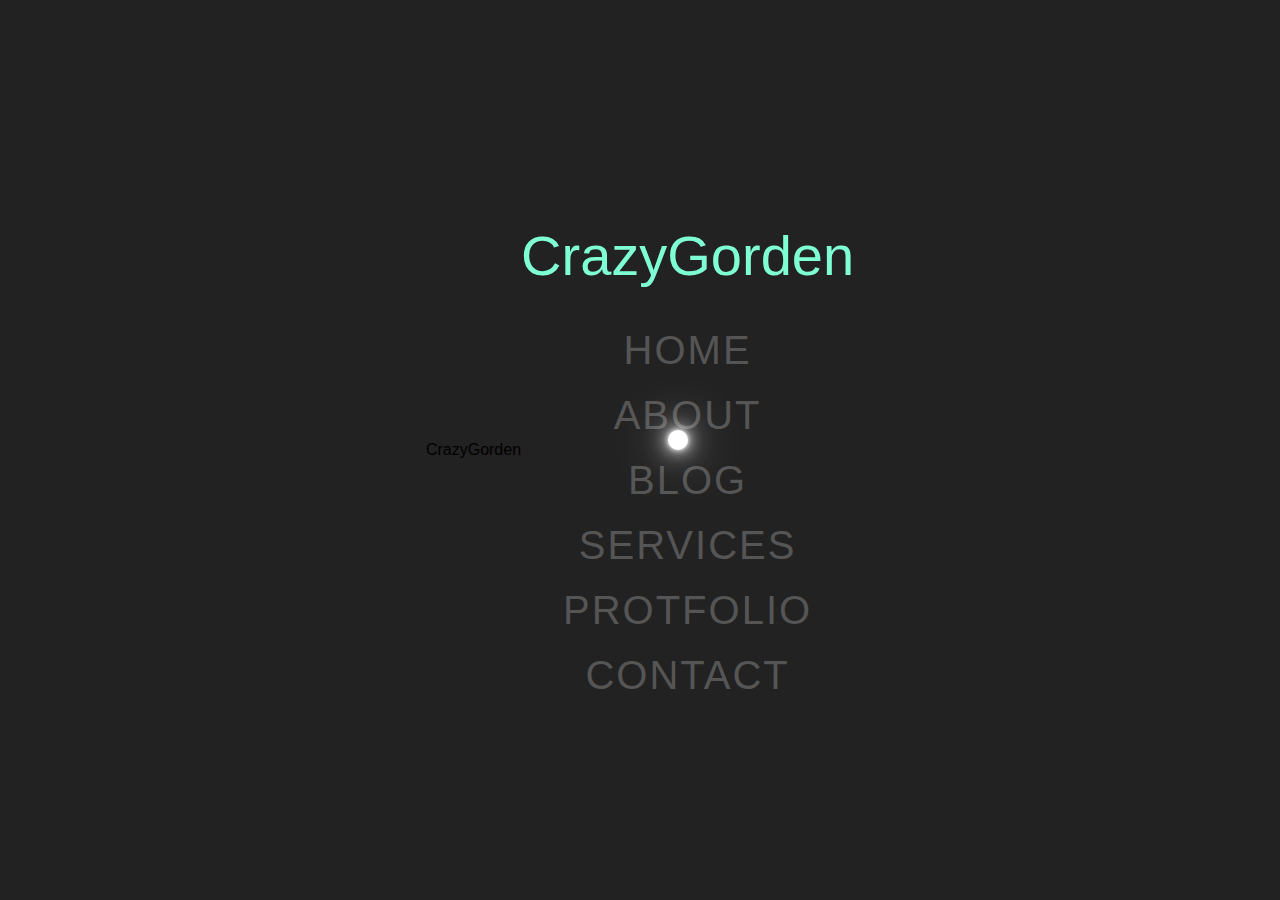
==== commit 0f1b041b: "update index" ====
--- a/index.html
+++ b/index.html
@@ -4,7 +4,8 @@
 <head>
   <meta charset="UTF-8">
   <meta name="viewport" content="width=device-width, initial-scale=1.0">
-  <title>CrazyGorden</title>
+  <meta name="description" content="Welcome to Gorden's site, offering online chatting room and many other services."
+    <title>CrazyGorden</title>
   <link rel="stylesheet" href="./style/index.css">
 </head>
 
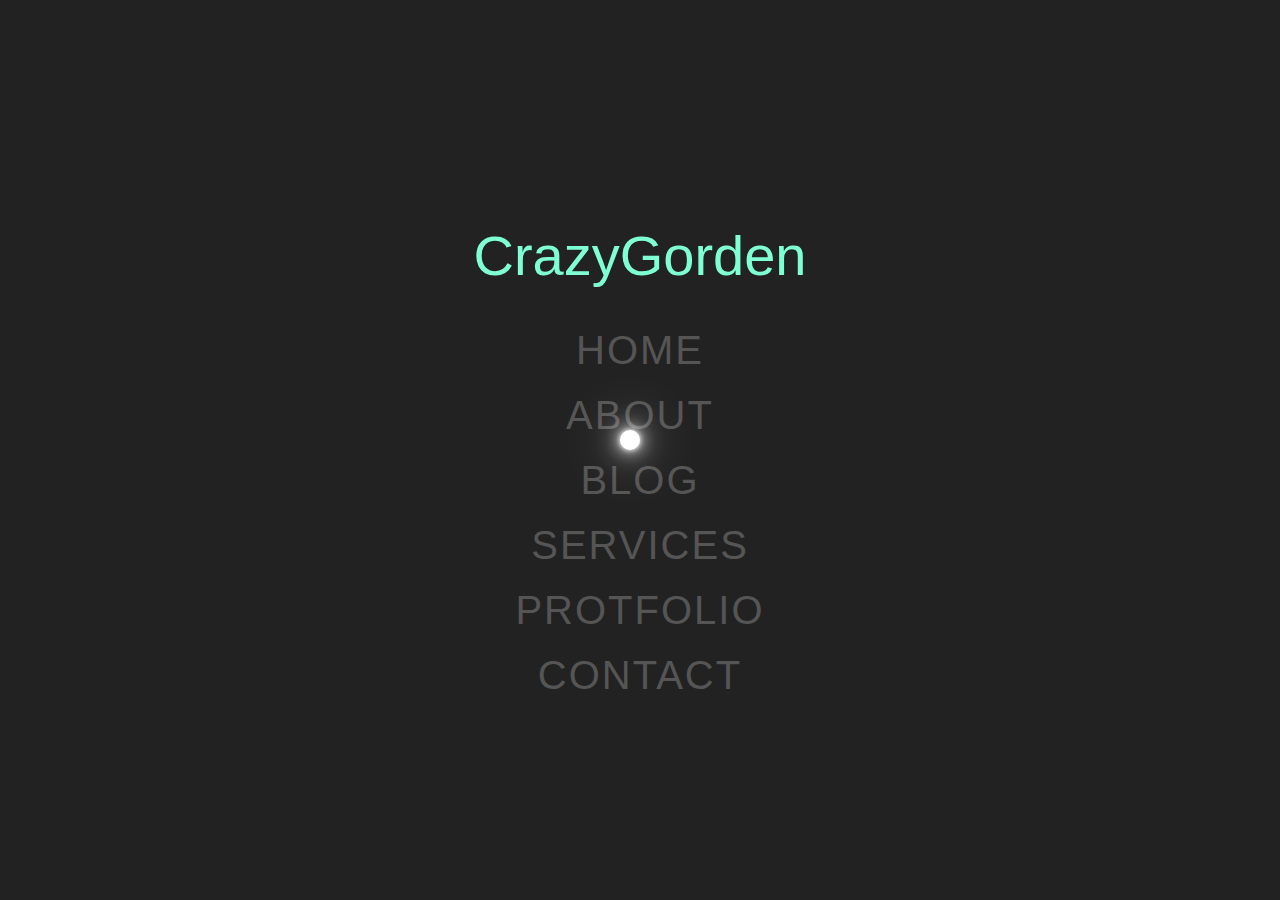
==== commit 4d8eb222: "debug index" ====
--- a/index.html
+++ b/index.html
@@ -4,19 +4,17 @@
 <head>
   <meta charset="UTF-8">
   <meta name="viewport" content="width=device-width, initial-scale=1.0">
-  <meta name="description" content="Welcome to Gorden's site, offering online chatting room and many other services."
-    <title>CrazyGorden</title>
+  <meta name="description" content="Welcome to Gorden's site, offering online chatting room and many other services.">
+  <title>CrazyGorden</title>
   <link rel="stylesheet" href="./style/index.css">
 </head>
 
 <body>
   <ul>
-    <li>
-      <p id="Title">CrazyGorden
-    </li>
+    <li><p id="Title">CrazyGorden</p></li>
     <li><a href="./index.html">Home</a></li>
     <li><a href="#">About</a></li>
-    <li><a href="https://gordenwang054.wixsite.com/gordenslife">Blog</a></li>
+    <li><a href="https://medium.com/@gordenwang054">Blog</a></li>
     <li><a href="#">Services</a></li>
     <li><a href="./portfolio.html">Protfolio</a></li>
     <li><a href="#">Contact</a></li>
